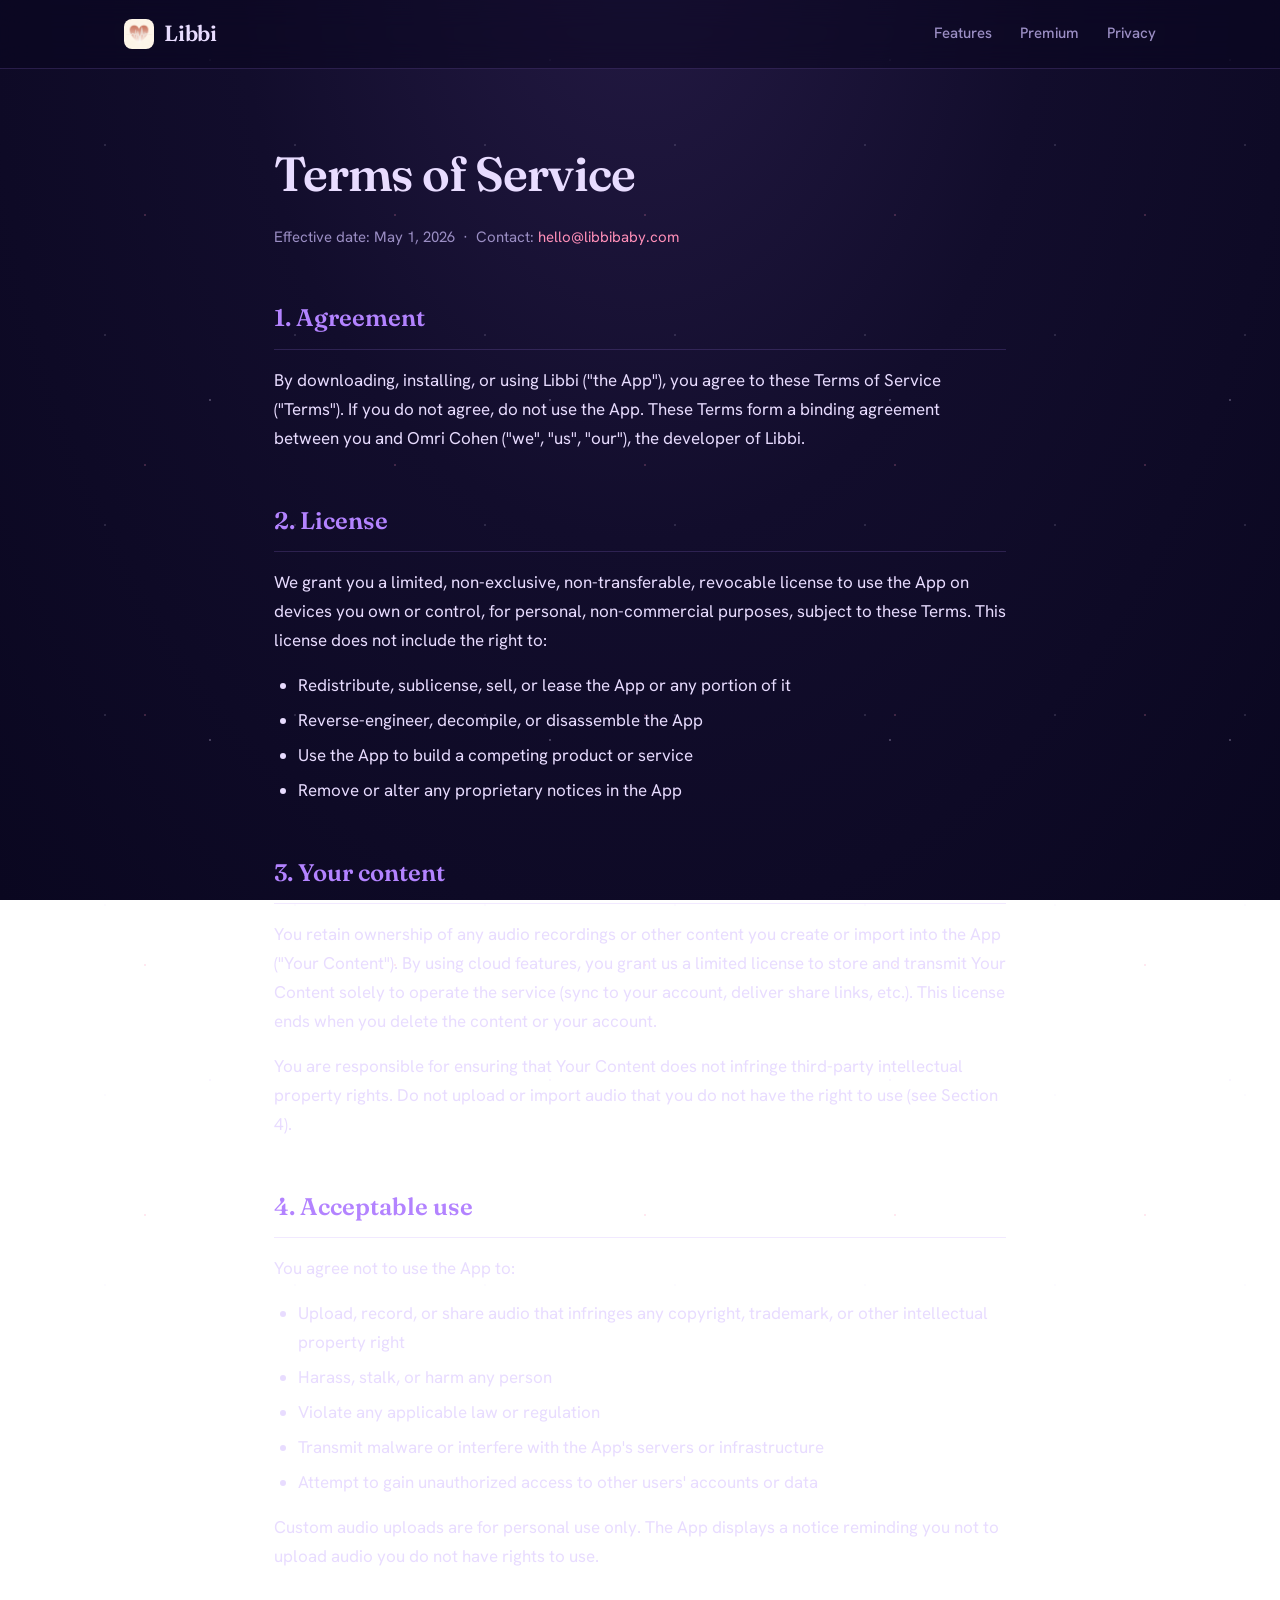
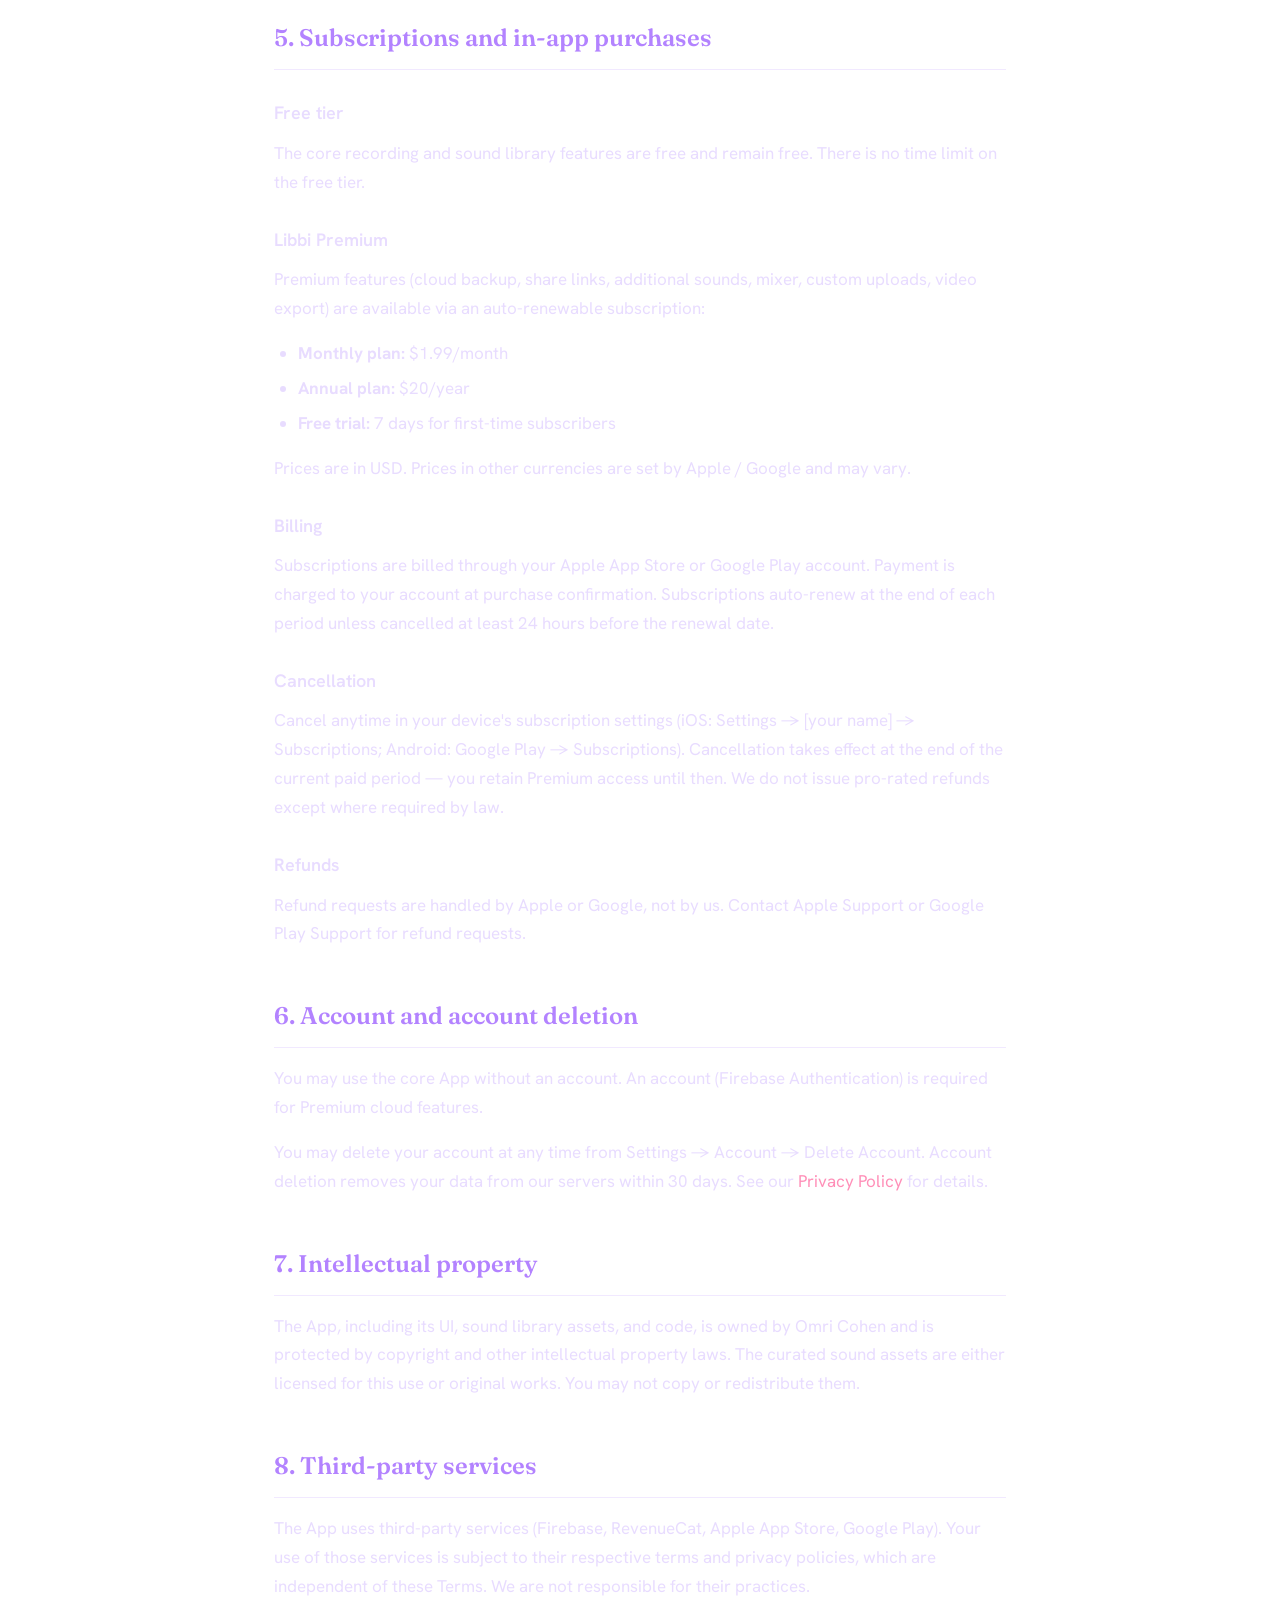
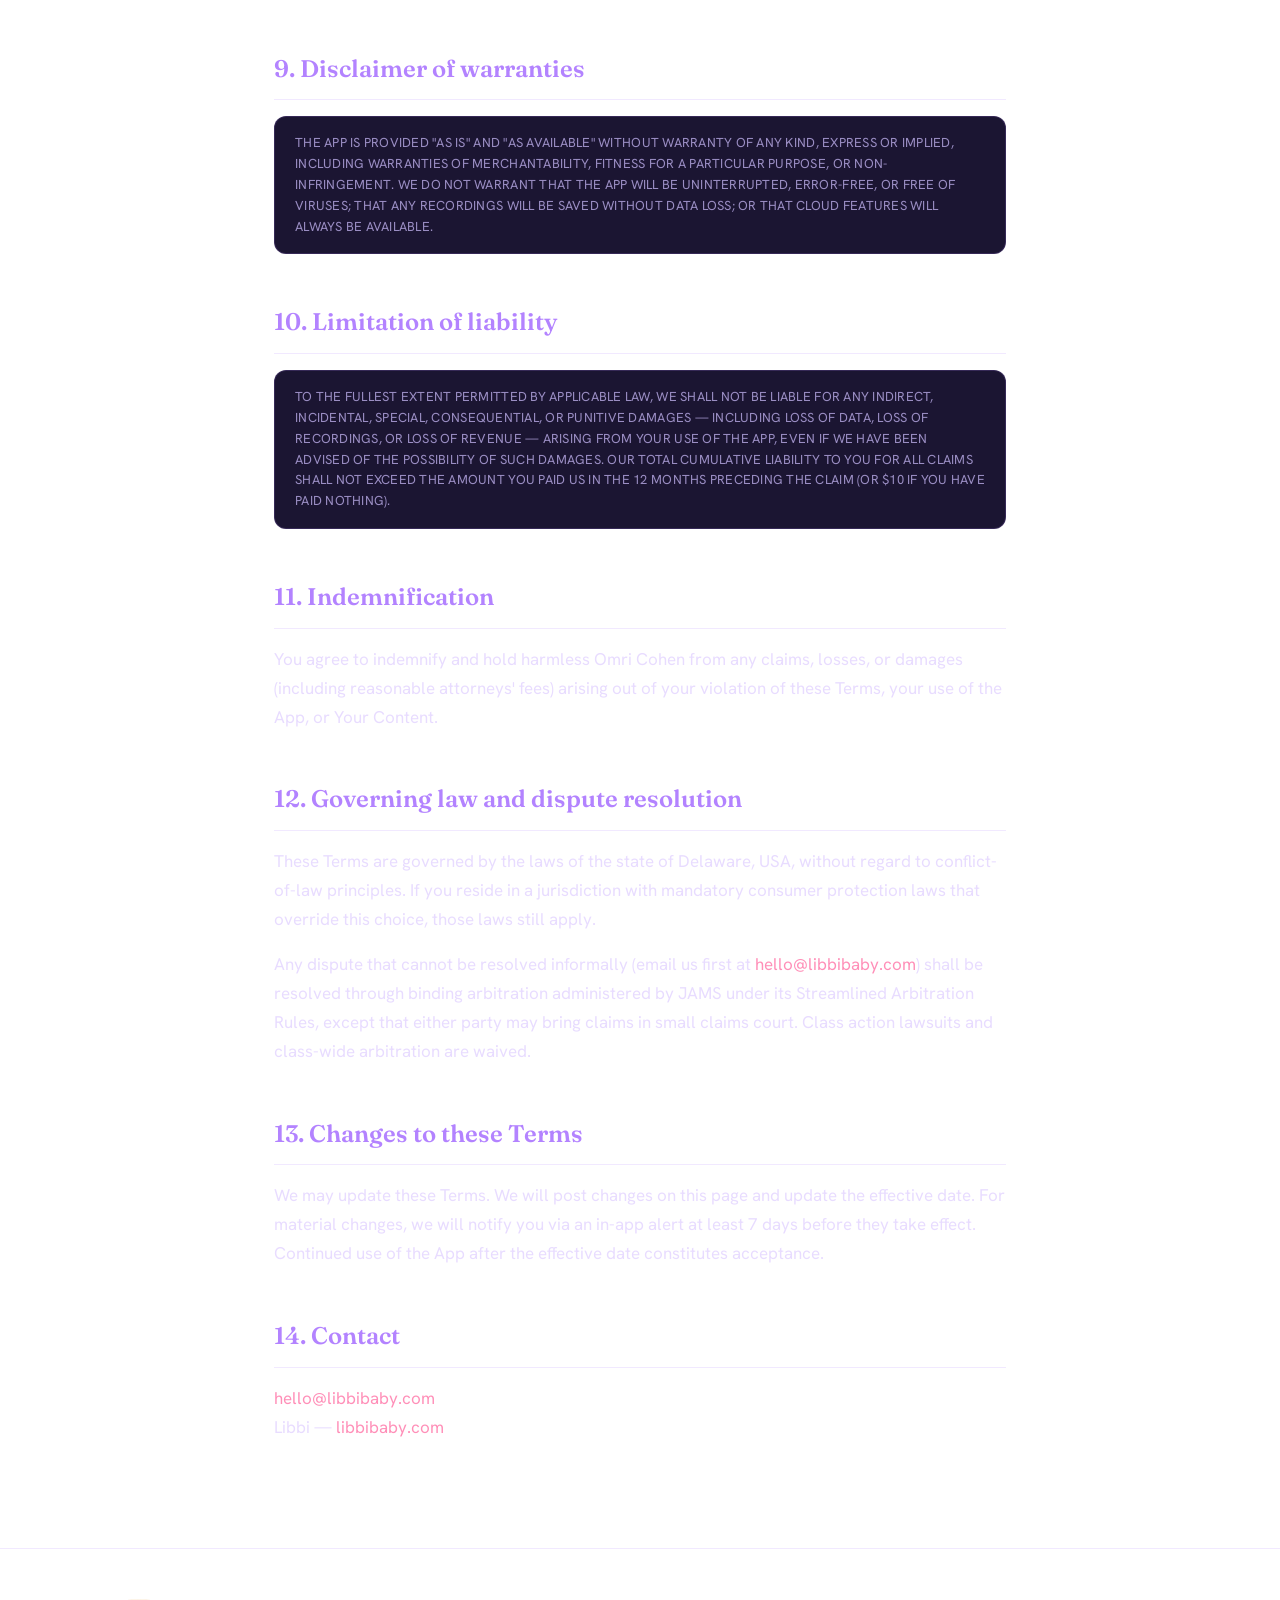
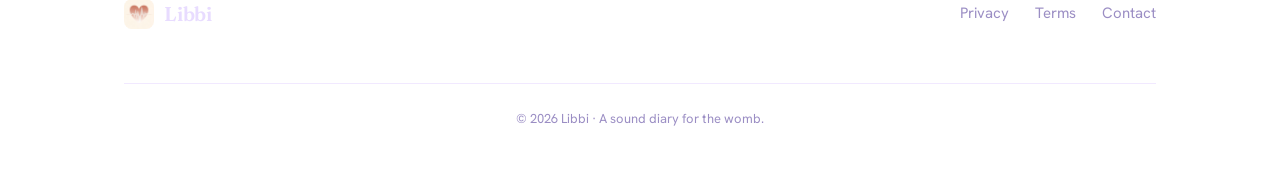
==== terms.html @ 5fff0574 "Initial commit — Libbi marketing site + legal pages Static site for libbibaby.com: landing page, pri" ====
<!DOCTYPE html>
<html lang="en">
<head>
  <meta charset="UTF-8" />
  <meta name="viewport" content="width=device-width, initial-scale=1.0" />
  <title>Terms of Service — Libbi</title>
  <meta name="description" content="Libbi's Terms of Service (EULA): license, subscriptions, and your responsibilities." />
  <link rel="icon" type="image/png" href="/assets/icon.png" />
  <link rel="canonical" href="https://libbibaby.com/terms" />
  <link rel="stylesheet" href="/assets/styles.css" />
</head>
<body>

  <nav class="nav">
    <div class="wrap">
      <a class="brand" href="/"><img src="/assets/icon.png" alt="Libbi app icon" />Libbi</a>
      <div class="nav-links">
        <a href="/#features">Features</a>
        <a href="/#premium">Premium</a>
        <a href="/privacy">Privacy</a>
      </div>
    </div>
  </nav>

  <main class="legal">
    <h1>Terms of Service</h1>
    <p class="meta">
      Effective date: May 1, 2026 &nbsp;·&nbsp; Contact:
      <a href="mailto:hello@libbibaby.com">hello@libbibaby.com</a>
    </p>

    <h2>1. Agreement</h2>
    <p>
      By downloading, installing, or using Libbi ("the App"), you agree to these Terms of Service
      ("Terms"). If you do not agree, do not use the App. These Terms form a binding agreement
      between you and Omri Cohen ("we", "us", "our"), the developer of Libbi.
    </p>

    <h2>2. License</h2>
    <p>
      We grant you a limited, non-exclusive, non-transferable, revocable license to use the App on
      devices you own or control, for personal, non-commercial purposes, subject to these Terms.
      This license does not include the right to:
    </p>
    <ul>
      <li>Redistribute, sublicense, sell, or lease the App or any portion of it</li>
      <li>Reverse-engineer, decompile, or disassemble the App</li>
      <li>Use the App to build a competing product or service</li>
      <li>Remove or alter any proprietary notices in the App</li>
    </ul>

    <h2>3. Your content</h2>
    <p>
      You retain ownership of any audio recordings or other content you create or import into the
      App ("Your Content"). By using cloud features, you grant us a limited license to store and
      transmit Your Content solely to operate the service (sync to your account, deliver share
      links, etc.). This license ends when you delete the content or your account.
    </p>
    <p>
      You are responsible for ensuring that Your Content does not infringe third-party intellectual
      property rights. Do not upload or import audio that you do not have the right to use (see
      Section 4).
    </p>

    <h2>4. Acceptable use</h2>
    <p>You agree not to use the App to:</p>
    <ul>
      <li>Upload, record, or share audio that infringes any copyright, trademark, or other intellectual property right</li>
      <li>Harass, stalk, or harm any person</li>
      <li>Violate any applicable law or regulation</li>
      <li>Transmit malware or interfere with the App's servers or infrastructure</li>
      <li>Attempt to gain unauthorized access to other users' accounts or data</li>
    </ul>
    <p>
      Custom audio uploads are for personal use only. The App displays a notice reminding you not
      to upload audio you do not have rights to use.
    </p>

    <h2>5. Subscriptions and in-app purchases</h2>

    <h3>Free tier</h3>
    <p>
      The core recording and sound library features are free and remain free. There is no time
      limit on the free tier.
    </p>

    <h3>Libbi Premium</h3>
    <p>
      Premium features (cloud backup, share links, additional sounds, mixer, custom uploads, video
      export) are available via an auto-renewable subscription:
    </p>
    <ul>
      <li><strong>Monthly plan:</strong> $1.99/month</li>
      <li><strong>Annual plan:</strong> $20/year</li>
      <li><strong>Free trial:</strong> 7 days for first-time subscribers</li>
    </ul>
    <p>Prices are in USD. Prices in other currencies are set by Apple / Google and may vary.</p>

    <h3>Billing</h3>
    <p>
      Subscriptions are billed through your Apple App Store or Google Play account. Payment is
      charged to your account at purchase confirmation. Subscriptions auto-renew at the end of each
      period unless cancelled at least 24 hours before the renewal date.
    </p>

    <h3>Cancellation</h3>
    <p>
      Cancel anytime in your device's subscription settings (iOS: Settings → [your name] →
      Subscriptions; Android: Google Play → Subscriptions). Cancellation takes effect at the end of
      the current paid period — you retain Premium access until then. We do not issue pro-rated
      refunds except where required by law.
    </p>

    <h3>Refunds</h3>
    <p>
      Refund requests are handled by Apple or Google, not by us. Contact Apple Support or Google
      Play Support for refund requests.
    </p>

    <h2>6. Account and account deletion</h2>
    <p>
      You may use the core App without an account. An account (Firebase Authentication) is required
      for Premium cloud features.
    </p>
    <p>
      You may delete your account at any time from Settings → Account → Delete Account. Account
      deletion removes your data from our servers within 30 days. See our
      <a href="/privacy">Privacy Policy</a> for details.
    </p>

    <h2>7. Intellectual property</h2>
    <p>
      The App, including its UI, sound library assets, and code, is owned by Omri Cohen and is
      protected by copyright and other intellectual property laws. The curated sound assets are
      either licensed for this use or original works. You may not copy or redistribute them.
    </p>

    <h2>8. Third-party services</h2>
    <p>
      The App uses third-party services (Firebase, RevenueCat, Apple App Store, Google Play). Your
      use of those services is subject to their respective terms and privacy policies, which are
      independent of these Terms. We are not responsible for their practices.
    </p>

    <h2>9. Disclaimer of warranties</h2>
    <div class="caps-block">
      The app is provided "as is" and "as available" without warranty of any kind, express or
      implied, including warranties of merchantability, fitness for a particular purpose, or
      non-infringement. We do not warrant that the app will be uninterrupted, error-free, or
      free of viruses; that any recordings will be saved without data loss; or that cloud features
      will always be available.
    </div>

    <h2>10. Limitation of liability</h2>
    <div class="caps-block">
      To the fullest extent permitted by applicable law, we shall not be liable for any indirect,
      incidental, special, consequential, or punitive damages — including loss of data, loss of
      recordings, or loss of revenue — arising from your use of the app, even if we have been
      advised of the possibility of such damages. Our total cumulative liability to you for all
      claims shall not exceed the amount you paid us in the 12 months preceding the claim (or $10
      if you have paid nothing).
    </div>

    <h2>11. Indemnification</h2>
    <p>
      You agree to indemnify and hold harmless Omri Cohen from any claims, losses, or damages
      (including reasonable attorneys' fees) arising out of your violation of these Terms, your use
      of the App, or Your Content.
    </p>

    <h2>12. Governing law and dispute resolution</h2>
    <p>
      These Terms are governed by the laws of the state of Delaware, USA, without regard to
      conflict-of-law principles. If you reside in a jurisdiction with mandatory consumer protection
      laws that override this choice, those laws still apply.
    </p>
    <p>
      Any dispute that cannot be resolved informally (email us first at
      <a href="mailto:hello@libbibaby.com">hello@libbibaby.com</a>) shall be resolved through
      binding arbitration administered by JAMS under its Streamlined Arbitration Rules, except that
      either party may bring claims in small claims court. Class action lawsuits and class-wide
      arbitration are waived.
    </p>

    <h2>13. Changes to these Terms</h2>
    <p>
      We may update these Terms. We will post changes on this page and update the effective date.
      For material changes, we will notify you via an in-app alert at least 7 days before they take
      effect. Continued use of the App after the effective date constitutes acceptance.
    </p>

    <h2>14. Contact</h2>
    <p>
      <a href="mailto:hello@libbibaby.com">hello@libbibaby.com</a><br />
      Libbi — <a href="https://libbibaby.com">libbibaby.com</a>
    </p>
  </main>

  <footer class="site-footer">
    <div class="wrap">
      <a class="brand" href="/"><img src="/assets/icon.png" alt="" />Libbi</a>
      <nav class="foot-links">
        <a href="/privacy">Privacy</a>
        <a href="/terms">Terms</a>
        <a href="mailto:hello@libbibaby.com">Contact</a>
      </nav>
      <p class="foot-copy">&copy; 2026 Libbi · A sound diary for the womb.</p>
    </div>
  </footer>

</body>
</html>
---- assets/styles.css ----
/* ============================================================
   Libbi — libbibaby.com
   Shared design system for the marketing site + legal pages.
   Night-sky palette inherited from the app; warm Fraunces serif
   for display, Hanken Grotesk for body.
   ============================================================ */

@import url('https://fonts.googleapis.com/css2?family=Fraunces:ital,opsz,wght@0,9..144,400;0,9..144,500;0,9..144,600;0,9..144,700;1,9..144,400;1,9..144,500&family=Hanken+Grotesk:wght@400;500;600;700&display=swap');

:root {
  --bg-deep:      #0a0720;
  --bg-card:      #1b1532;
  --bg-card-2:    #221a3d;
  --accent-rose:  #ff8fb8;
  --accent-lav:   #b383ff;
  --text-primary: #e8dcff;
  --text-muted:   #9b8ec4;
  --border:       rgba(179, 131, 255, 0.18);
  --border-glow:  rgba(255, 143, 184, 0.35);
  --radius:       18px;
  --radius-sm:    12px;
  --maxw:         1080px;
  --font-display: 'Fraunces', Georgia, 'Times New Roman', serif;
  --font-body:    'Hanken Grotesk', -apple-system, BlinkMacSystemFont, 'Segoe UI', sans-serif;
}

*, *::before, *::after { box-sizing: border-box; margin: 0; padding: 0; }
html { scroll-behavior: smooth; -webkit-text-size-adjust: 100%; }

body {
  background: radial-gradient(ellipse at 50% -10%, #241a44 0%, #120d2c 45%, #0a0720 100%);
  background-attachment: fixed;
  color: var(--text-primary);
  font-family: var(--font-body);
  font-size: 17px;
  line-height: 1.7;
  min-height: 100vh;
  overflow-x: hidden;
  -webkit-font-smoothing: antialiased;
}

/* Drifting starfield */
body::before {
  content: '';
  position: fixed;
  inset: -50%;
  background-image:
    radial-gradient(circle, rgba(232, 220, 255, 0.55) 1px, transparent 1px),
    radial-gradient(circle, rgba(232, 220, 255, 0.30) 1px, transparent 1px),
    radial-gradient(circle, rgba(255, 143, 184, 0.45) 1px, transparent 1px);
  background-size: 340px 340px, 190px 190px, 250px 250px;
  background-position: 0 0, 80px 120px, 160px 40px;
  pointer-events: none;
  z-index: 0;
  opacity: 0.45;
  animation: drift 200s linear infinite;
}
@keyframes drift { to { transform: translate(60px, 80px); } }

a { color: var(--accent-rose); text-decoration: none; transition: color 0.2s ease; }
a:hover { color: var(--accent-lav); }

.wrap { width: 100%; max-width: var(--maxw); margin: 0 auto; padding: 0 24px; }

/* ---------- Navigation ---------- */
.nav {
  position: sticky;
  top: 0;
  z-index: 50;
  backdrop-filter: blur(14px);
  background: rgba(10, 7, 32, 0.55);
  border-bottom: 1px solid var(--border);
}
.nav .wrap {
  display: flex;
  align-items: center;
  justify-content: space-between;
  height: 68px;
}
.brand {
  display: flex;
  align-items: center;
  gap: 10px;
  font-family: var(--font-display);
  font-weight: 600;
  font-size: 22px;
  letter-spacing: -0.01em;
  color: var(--text-primary);
}
.brand img { width: 30px; height: 30px; border-radius: 8px; }
.nav-links { display: flex; align-items: center; gap: 28px; }
.nav-links a {
  color: var(--text-muted);
  font-size: 15px;
  font-weight: 500;
}
.nav-links a:hover { color: var(--text-primary); }
.pill {
  display: inline-flex;
  align-items: center;
  gap: 7px;
  font-size: 13px;
  font-weight: 600;
  letter-spacing: 0.02em;
  color: var(--accent-rose);
  background: rgba(255, 143, 184, 0.10);
  border: 1px solid var(--border-glow);
  padding: 7px 14px;
  border-radius: 999px;
}
.pill::before {
  content: '';
  width: 7px; height: 7px;
  border-radius: 50%;
  background: var(--accent-rose);
  box-shadow: 0 0 8px var(--accent-rose);
  animation: blink 2.4s ease-in-out infinite;
}
@keyframes blink { 0%, 100% { opacity: 1; } 50% { opacity: 0.35; } }
@media (max-width: 720px) { .nav-links a:not(.pill) { display: none; } }

/* ---------- Buttons ---------- */
.btn {
  display: inline-flex;
  align-items: center;
  gap: 10px;
  font-family: var(--font-body);
  font-weight: 600;
  font-size: 16px;
  padding: 14px 26px;
  border-radius: 999px;
  border: none;
  cursor: pointer;
  transition: transform 0.18s ease, box-shadow 0.18s ease;
}
.btn-primary {
  color: #1a0f2e;
  background: linear-gradient(135deg, var(--accent-rose), var(--accent-lav));
  box-shadow: 0 10px 30px -8px rgba(255, 143, 184, 0.5);
}
.btn-primary:hover { transform: translateY(-2px); box-shadow: 0 14px 36px -8px rgba(255, 143, 184, 0.6); color: #1a0f2e; }
.btn-ghost {
  color: var(--text-primary);
  background: rgba(232, 220, 255, 0.06);
  border: 1px solid var(--border);
}
.btn-ghost:hover { background: rgba(232, 220, 255, 0.12); color: var(--text-primary); }

/* "Coming soon" store badge (non-interactive) */
.store-badge {
  display: inline-flex;
  align-items: center;
  gap: 12px;
  padding: 12px 22px;
  border-radius: 14px;
  background: rgba(232, 220, 255, 0.05);
  border: 1px solid var(--border);
  cursor: default;
}
.store-badge svg { width: 26px; height: 26px; fill: var(--text-primary); flex: none; }
.store-badge .sb-top { font-size: 11px; color: var(--text-muted); letter-spacing: 0.08em; text-transform: uppercase; }
.store-badge .sb-main { font-family: var(--font-display); font-size: 18px; font-weight: 600; color: var(--text-primary); line-height: 1.1; }

/* ---------- Hero ---------- */
.hero {
  position: relative;
  z-index: 1;
  padding: 84px 0 96px;
}
.hero .wrap {
  display: grid;
  grid-template-columns: 1.05fr 0.95fr;
  gap: 56px;
  align-items: center;
}
.eyebrow {
  display: inline-block;
  font-size: 14px;
  font-weight: 600;
  letter-spacing: 0.14em;
  text-transform: uppercase;
  color: var(--accent-lav);
  margin-bottom: 22px;
}
.hero h1 {
  font-family: var(--font-display);
  font-weight: 500;
  font-size: clamp(40px, 6.2vw, 68px);
  line-height: 1.02;
  letter-spacing: -0.02em;
  margin-bottom: 24px;
}
.hero h1 em {
  font-style: italic;
  background: linear-gradient(120deg, var(--accent-rose), var(--accent-lav));
  -webkit-background-clip: text;
  background-clip: text;
  -webkit-text-fill-color: transparent;
}
.hero .lede {
  font-size: 19px;
  color: var(--text-muted);
  max-width: 30em;
  margin-bottom: 34px;
}
.hero-cta { display: flex; align-items: center; gap: 18px; flex-wrap: wrap; }
.hero-note { margin-top: 18px; font-size: 14px; color: var(--text-muted); }
.hero-note strong { color: var(--accent-rose); font-weight: 600; }

/* Staggered entrance */
.reveal { opacity: 0; transform: translateY(18px); animation: rise 0.8s cubic-bezier(0.2, 0.7, 0.2, 1) forwards; }
.d1 { animation-delay: 0.05s; } .d2 { animation-delay: 0.18s; }
.d3 { animation-delay: 0.31s; } .d4 { animation-delay: 0.44s; } .d5 { animation-delay: 0.57s; }
@keyframes rise { to { opacity: 1; transform: none; } }

/* ---------- Phone mockup ---------- */
.phone-stage { display: flex; justify-content: center; position: relative; }
.phone-stage::after {
  content: '';
  position: absolute;
  width: 320px; height: 320px;
  border-radius: 50%;
  background: radial-gradient(circle, rgba(255, 143, 184, 0.28), transparent 65%);
  filter: blur(20px);
  z-index: -1;
}
.phone {
  width: 270px;
  border-radius: 40px;
  padding: 12px;
  background: linear-gradient(165deg, #2a2050, #15102e);
  border: 1px solid rgba(232, 220, 255, 0.14);
  box-shadow: 0 40px 80px -30px rgba(0, 0, 0, 0.8), inset 0 1px 0 rgba(232, 220, 255, 0.1);
}
.phone-screen {
  border-radius: 30px;
  background: radial-gradient(ellipse at 50% 0%, #20183f 0%, #0c0824 70%);
  padding: 30px 22px 26px;
  height: 540px;
  display: flex;
  flex-direction: column;
  align-items: center;
  text-align: center;
  overflow: hidden;
}
.phone-eyebrow { font-size: 12px; letter-spacing: 0.12em; text-transform: uppercase; color: var(--text-muted); margin-top: 8px; }
.phone-title { font-family: var(--font-display); font-size: 21px; font-weight: 600; margin: 6px 0 26px; }
.orb {
  width: 120px; height: 120px;
  border-radius: 50%;
  background: radial-gradient(circle at 50% 40%, rgba(255, 143, 184, 0.55), rgba(179, 131, 255, 0.12) 60%, transparent 72%);
  display: grid; place-items: center;
  margin-bottom: 28px;
  animation: pulse 2.6s ease-in-out infinite;
}
.orb svg { width: 46px; height: 46px; fill: var(--text-primary); }
@keyframes pulse { 0%, 100% { transform: scale(1); } 50% { transform: scale(1.07); } }

.wave { width: 100%; height: 56px; margin-bottom: 26px; }
.wave path {
  fill: none;
  stroke: url(#waveGrad);
  stroke-width: 3;
  stroke-linecap: round;
  stroke-linejoin: round;
  stroke-dasharray: 600;
  stroke-dashoffset: 600;
  animation: draw 3s ease-in-out infinite;
}
@keyframes draw { 0% { stroke-dashoffset: 600; } 55%, 100% { stroke-dashoffset: 0; } }

.scrubber { width: 100%; height: 4px; border-radius: 2px; background: rgba(232, 220, 255, 0.14); margin-bottom: 8px; position: relative; }
.scrubber::before { content: ''; position: absolute; left: 0; top: 0; height: 100%; width: 38%; border-radius: 2px; background: linear-gradient(90deg, var(--accent-rose), var(--accent-lav)); }
.timestamps { width: 100%; display: flex; justify-content: space-between; font-size: 11px; color: var(--text-muted); margin-bottom: 24px; }
.phone-controls { display: flex; align-items: center; gap: 26px; color: var(--text-primary); }
.phone-controls .play { width: 54px; height: 54px; border-radius: 50%; background: linear-gradient(135deg, var(--accent-rose), var(--accent-lav)); display: grid; place-items: center; }
.phone-controls .play svg { width: 22px; height: 22px; fill: #1a0f2e; }
.phone-controls .ctl svg { width: 26px; height: 26px; fill: var(--text-muted); }

/* ---------- Section scaffolding ---------- */
section { position: relative; z-index: 1; }
.section { padding: 92px 0; }
.section-head { text-align: center; max-width: 40rem; margin: 0 auto 56px; }
.section-head .eyebrow { margin-bottom: 14px; }
.section-head h2 {
  font-family: var(--font-display);
  font-weight: 500;
  font-size: clamp(30px, 4.4vw, 46px);
  line-height: 1.08;
  letter-spacing: -0.02em;
}
.section-head p { color: var(--text-muted); font-size: 18px; margin-top: 16px; }

/* ---------- Steps ---------- */
.steps { display: grid; grid-template-columns: repeat(3, 1fr); gap: 28px; }
.step { position: relative; padding: 32px 26px; background: linear-gradient(165deg, var(--bg-card), rgba(27, 21, 50, 0.4)); border: 1px solid var(--border); border-radius: var(--radius); }
.step .num { font-family: var(--font-display); font-style: italic; font-size: 40px; color: var(--accent-rose); opacity: 0.6; line-height: 1; margin-bottom: 16px; }
.step h3 { font-family: var(--font-display); font-size: 21px; font-weight: 600; margin-bottom: 8px; }
.step p { color: var(--text-muted); font-size: 15.5px; }

/* ---------- Feature grid ---------- */
.features { display: grid; grid-template-columns: repeat(3, 1fr); gap: 22px; }
.feature {
  padding: 30px 26px;
  background: rgba(27, 21, 50, 0.5);
  border: 1px solid var(--border);
  border-radius: var(--radius);
  transition: transform 0.2s ease, border-color 0.2s ease, background 0.2s ease;
}
.feature:hover { transform: translateY(-4px); border-color: var(--border-glow); background: rgba(34, 26, 61, 0.7); }
.feature .ic {
  width: 48px; height: 48px;
  display: grid; place-items: center;
  border-radius: 14px;
  background: rgba(179, 131, 255, 0.12);
  margin-bottom: 18px;
}
.feature .ic svg { width: 24px; height: 24px; stroke: var(--accent-rose); fill: none; stroke-width: 1.7; }
.feature h3 { font-family: var(--font-display); font-size: 20px; font-weight: 600; margin-bottom: 8px; }
.feature p { color: var(--text-muted); font-size: 15.5px; }

/* ---------- Premium / pricing ---------- */
.premium { background: linear-gradient(180deg, transparent, rgba(27, 21, 50, 0.5), transparent); }
.pricing { display: grid; grid-template-columns: repeat(2, minmax(0, 320px)); gap: 24px; justify-content: center; margin-bottom: 48px; }
.price-card {
  position: relative;
  padding: 34px 30px;
  background: linear-gradient(165deg, var(--bg-card-2), var(--bg-card));
  border: 1px solid var(--border);
  border-radius: var(--radius);
  text-align: center;
}
.price-card.featured { border-color: var(--border-glow); box-shadow: 0 24px 60px -28px rgba(255, 143, 184, 0.4); }
.price-tag { position: absolute; top: -13px; left: 50%; transform: translateX(-50%); font-size: 12px; font-weight: 700; letter-spacing: 0.05em; text-transform: uppercase; color: #1a0f2e; background: linear-gradient(135deg, var(--accent-rose), var(--accent-lav)); padding: 5px 14px; border-radius: 999px; }
.price-card .plan { font-size: 14px; letter-spacing: 0.1em; text-transform: uppercase; color: var(--text-muted); margin-bottom: 14px; }
.price-card .amount { font-family: var(--font-display); font-size: 50px; font-weight: 600; line-height: 1; }
.price-card .amount span { font-family: var(--font-body); font-size: 17px; font-weight: 500; color: var(--text-muted); }
.price-card .sub { font-size: 14px; color: var(--accent-rose); margin-top: 10px; }
.price-card .trial { font-size: 14px; color: var(--text-muted); margin-top: 4px; }
.perks { max-width: 560px; margin: 0 auto; display: grid; grid-template-columns: repeat(2, 1fr); gap: 14px 28px; }
.perk { display: flex; gap: 12px; align-items: flex-start; font-size: 15.5px; }
.perk svg { width: 20px; height: 20px; flex: none; margin-top: 3px; stroke: var(--accent-lav); fill: none; stroke-width: 2; }
.perk strong { font-weight: 600; color: var(--text-primary); }

/* ---------- FAQ ---------- */
.faq { max-width: 760px; margin: 0 auto; }
.faq details {
  border: 1px solid var(--border);
  border-radius: var(--radius-sm);
  background: rgba(27, 21, 50, 0.45);
  margin-bottom: 14px;
  overflow: hidden;
}
.faq summary {
  list-style: none;
  cursor: pointer;
  padding: 20px 24px;
  font-family: var(--font-display);
  font-size: 18px;
  font-weight: 600;
  display: flex;
  justify-content: space-between;
  align-items: center;
  gap: 16px;
}
.faq summary::-webkit-details-marker { display: none; }
.faq summary::after { content: '+'; font-family: var(--font-body); font-size: 26px; font-weight: 400; color: var(--accent-rose); transition: transform 0.25s ease; line-height: 1; }
.faq details[open] summary::after { transform: rotate(45deg); }
.faq .answer { padding: 0 24px 22px; color: var(--text-muted); font-size: 16px; }

/* ---------- CTA band ---------- */
.cta-band { text-align: center; padding: 90px 0; }
.cta-band h2 { font-family: var(--font-display); font-weight: 500; font-size: clamp(30px, 4.6vw, 50px); line-height: 1.05; letter-spacing: -0.02em; margin-bottom: 18px; }
.cta-band p { color: var(--text-muted); font-size: 18px; margin-bottom: 32px; }

/* ---------- Footer ---------- */
.site-footer {
  position: relative;
  z-index: 1;
  border-top: 1px solid var(--border);
  padding: 48px 0 40px;
}
.site-footer .wrap { display: flex; justify-content: space-between; align-items: center; gap: 24px; flex-wrap: wrap; }
.site-footer .brand { font-size: 20px; }
.foot-links { display: flex; gap: 26px; flex-wrap: wrap; }
.foot-links a { color: var(--text-muted); font-size: 15px; }
.foot-links a:hover { color: var(--text-primary); }
.foot-copy { width: 100%; text-align: center; color: var(--text-muted); font-size: 13px; margin-top: 28px; padding-top: 24px; border-top: 1px solid var(--border); }

/* ---------- Legal pages ---------- */
.legal { position: relative; z-index: 1; max-width: 780px; margin: 0 auto; padding: 64px 24px 90px; }
.legal h1 { font-family: var(--font-display); font-weight: 600; font-size: clamp(32px, 5vw, 48px); letter-spacing: -0.02em; margin-bottom: 10px; }
.legal .meta { color: var(--text-muted); font-size: 15px; margin-bottom: 48px; }
.legal h2 { font-family: var(--font-display); font-size: 24px; font-weight: 600; color: var(--accent-lav); margin-top: 48px; margin-bottom: 16px; padding-bottom: 10px; border-bottom: 1px solid var(--border); }
.legal h3 { font-size: 18px; font-weight: 600; color: var(--text-primary); margin-top: 28px; margin-bottom: 10px; }
.legal p { margin-bottom: 16px; }
.legal ul, .legal ol { margin: 0 0 16px 24px; }
.legal li { margin-bottom: 6px; }
.legal code { background: rgba(179, 131, 255, 0.14); padding: 1px 6px; border-radius: 5px; font-size: 0.9em; }
.table-wrap { overflow-x: auto; margin-bottom: 24px; }
.legal table { width: 100%; border-collapse: collapse; background: var(--bg-card); border-radius: var(--radius-sm); overflow: hidden; font-size: 14.5px; }
.legal th { background: rgba(179, 131, 255, 0.15); color: var(--accent-lav); font-weight: 600; text-align: left; padding: 12px 16px; border-bottom: 1px solid var(--border); }
.legal td { padding: 11px 16px; border-bottom: 1px solid var(--border); vertical-align: top; }
.legal tr:last-child td { border-bottom: none; }
.callout { background: var(--bg-card); border: 1px solid var(--border); border-left: 3px solid var(--accent-rose); border-radius: var(--radius-sm); padding: 16px 20px; margin-bottom: 24px; font-size: 15.5px; }
.caps-block { background: var(--bg-card); border: 1px solid var(--border); border-radius: var(--radius-sm); padding: 16px 20px; margin-bottom: 24px; font-size: 13px; color: var(--text-muted); text-transform: uppercase; letter-spacing: 0.02em; line-height: 1.6; }

/* ---------- Responsive ---------- */
@media (max-width: 880px) {
  .hero { padding: 56px 0 72px; }
  .hero .wrap { grid-template-columns: 1fr; gap: 48px; text-align: center; }
  .hero .lede { margin-left: auto; margin-right: auto; }
  .hero-cta { justify-content: center; }
  .steps, .features { grid-template-columns: 1fr; }
  .perks { grid-template-columns: 1fr; }
}
@media (max-width: 560px) {
  .section { padding: 64px 0; }
  .pricing { grid-template-columns: 1fr; }
}

/* ---------- Reduced motion ---------- */
@media (prefers-reduced-motion: reduce) {
  *, *::before, *::after { animation: none !important; transition: none !important; }
  .reveal { opacity: 1; transform: none; }
  .wave path { stroke-dashoffset: 0; }
}
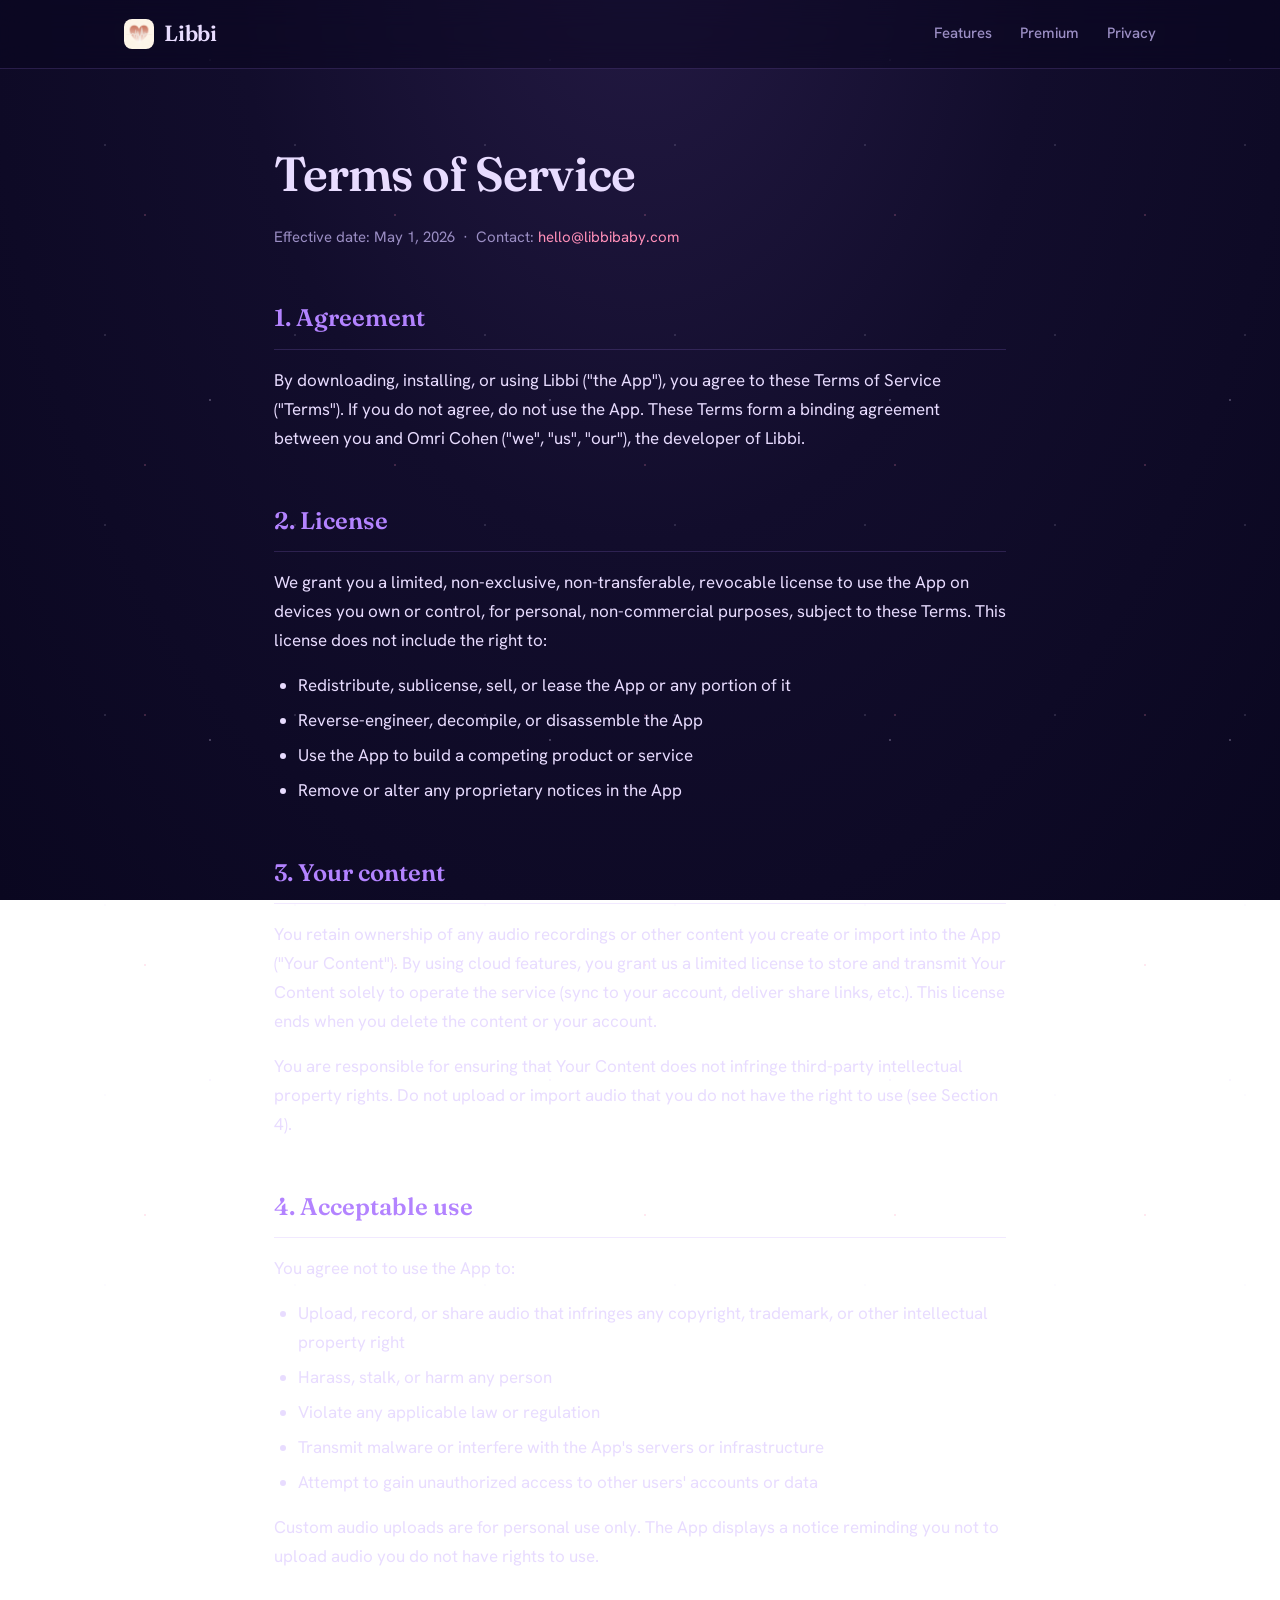
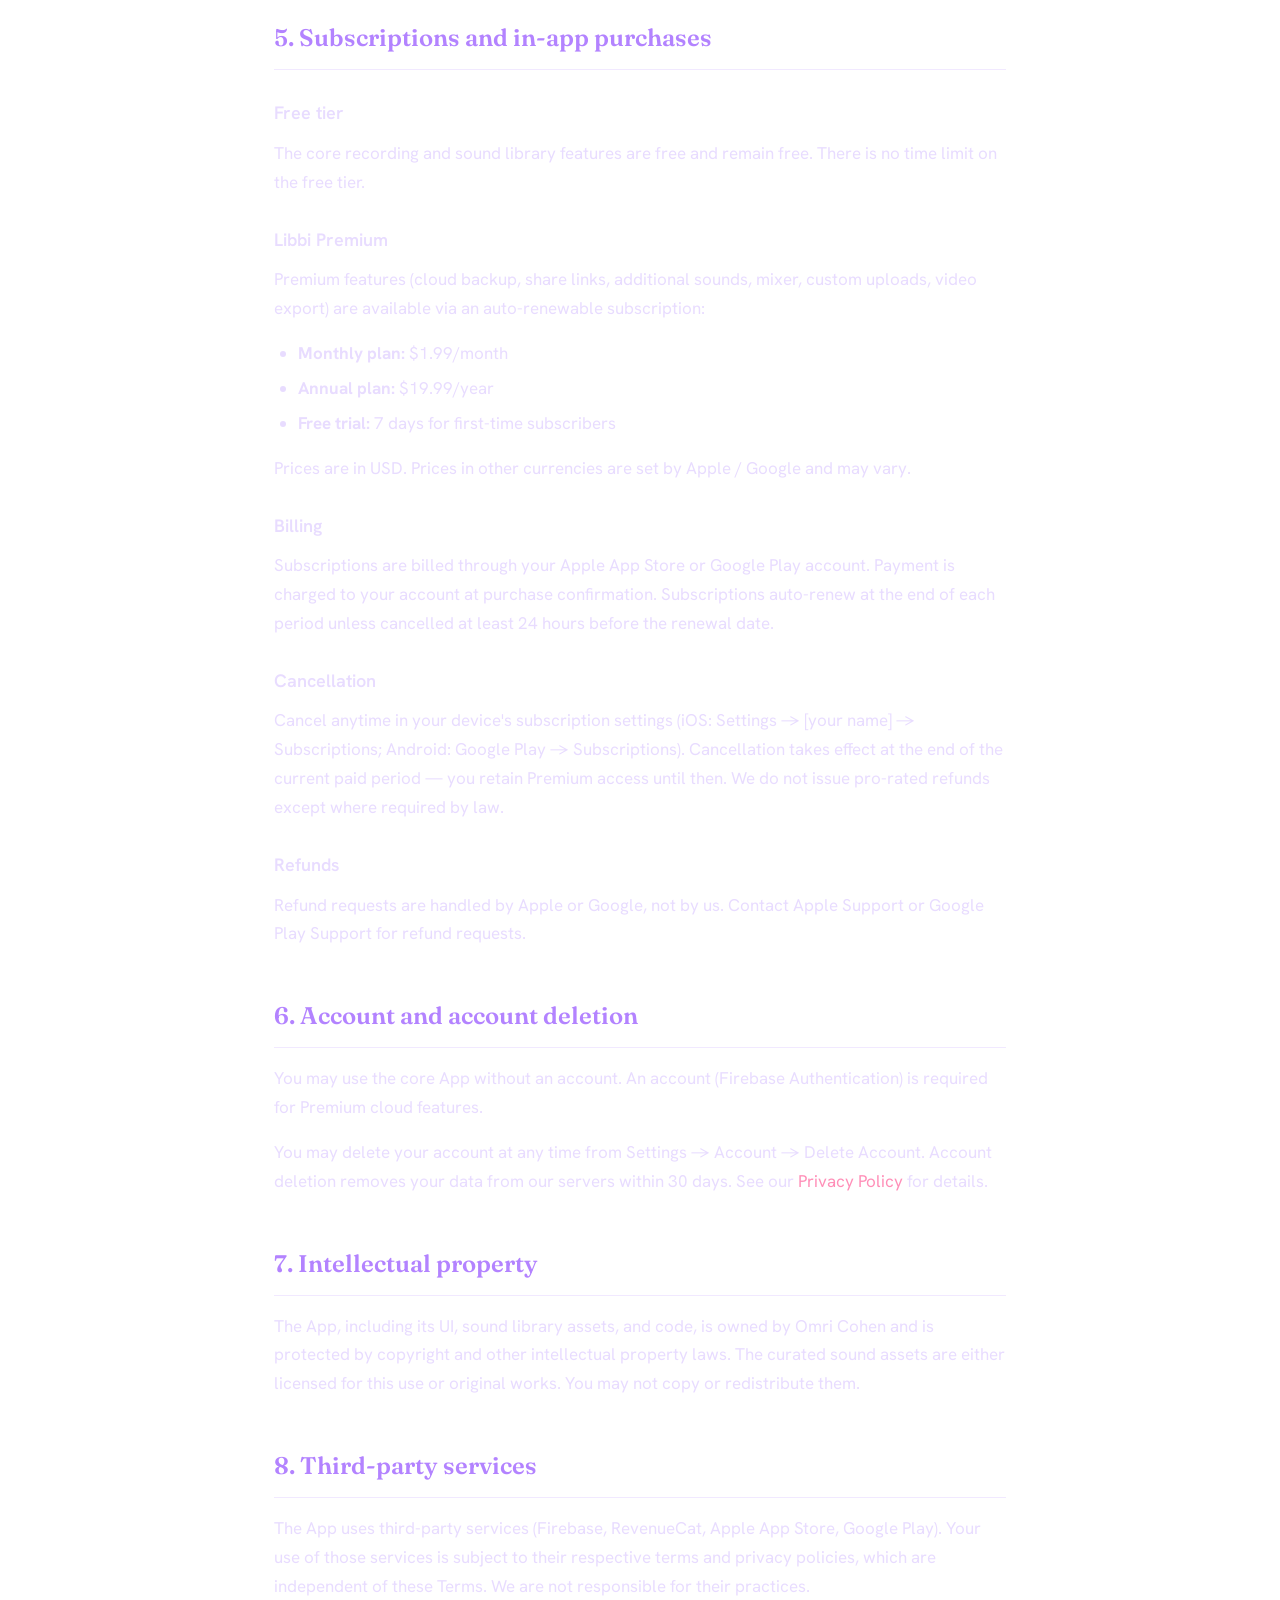
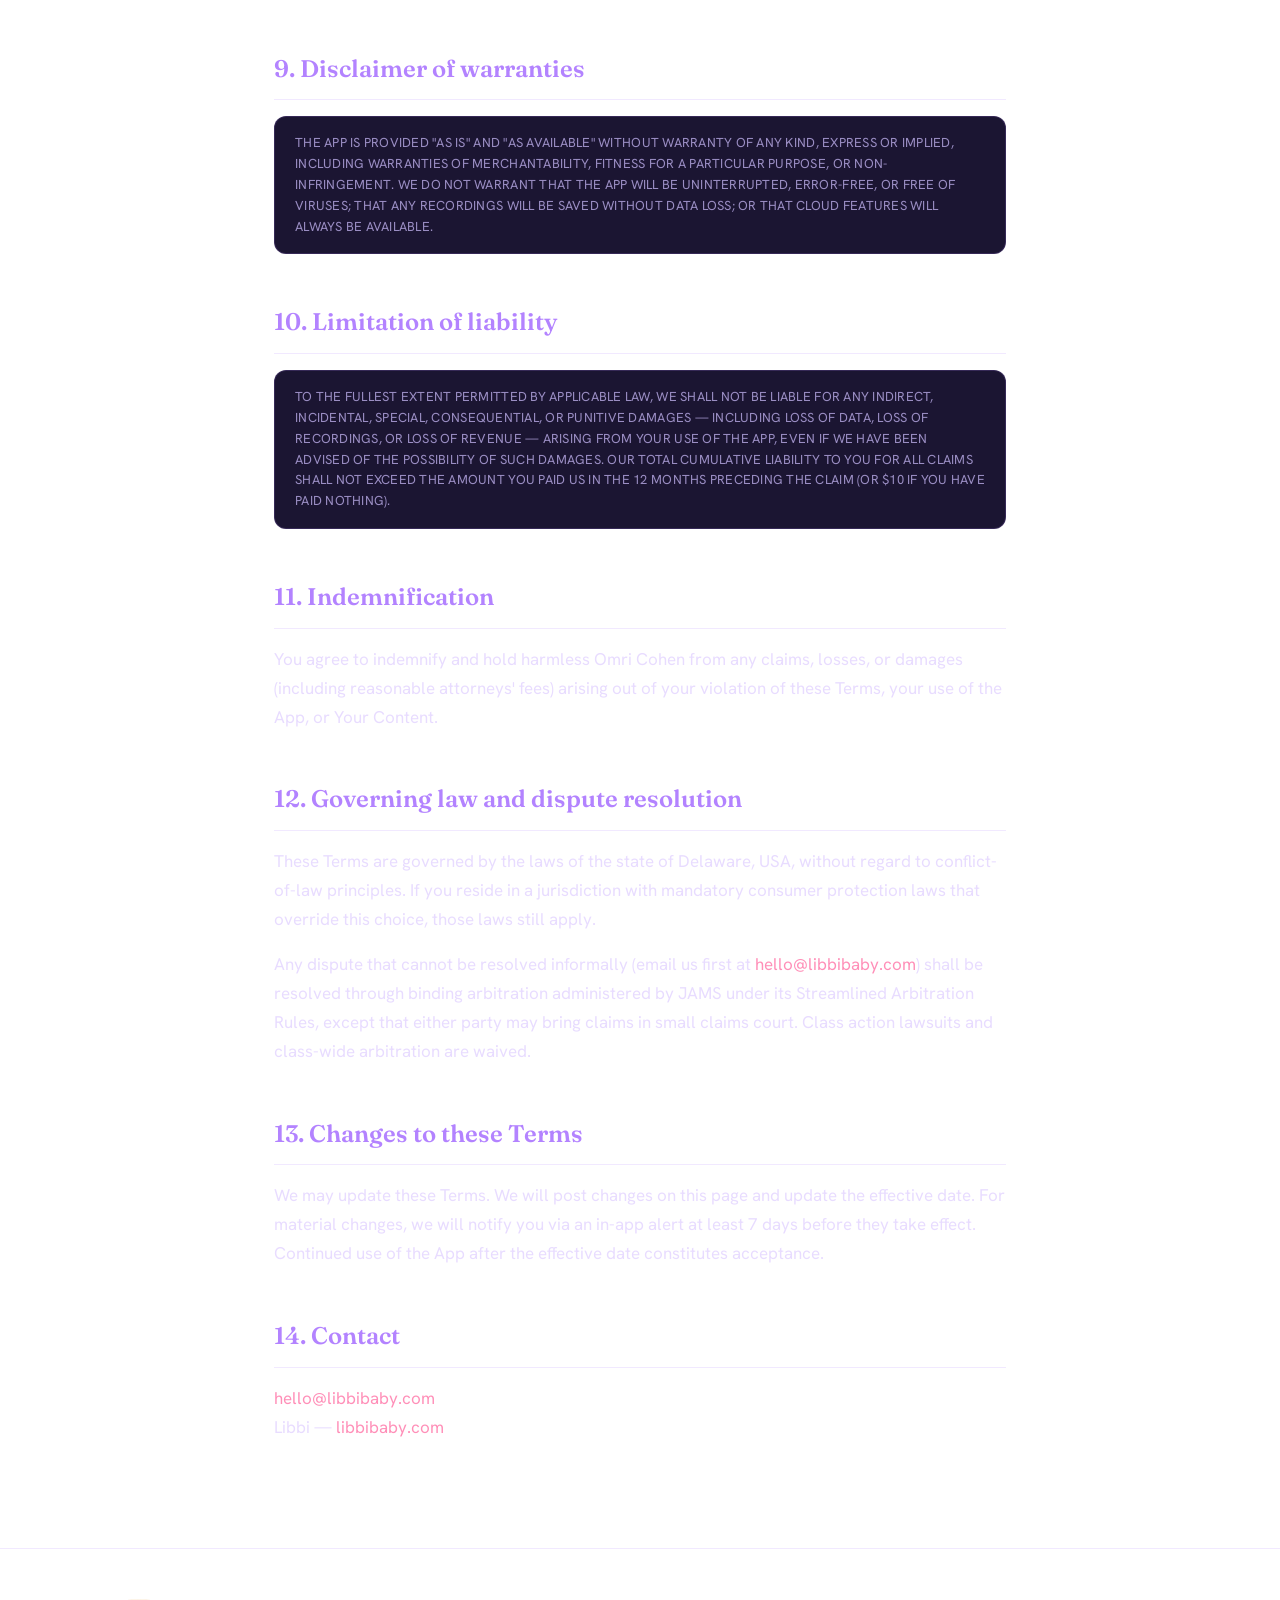
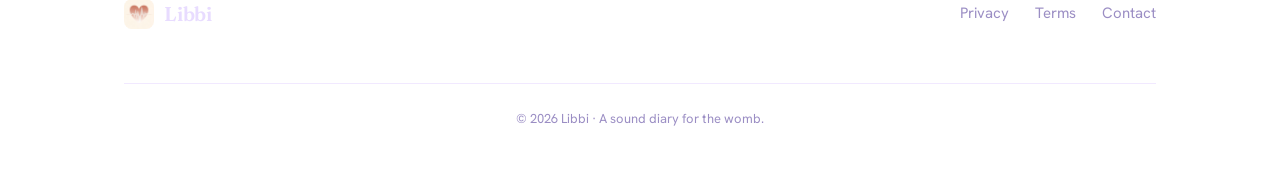
==== commit 7e41179c: "fix: pricing $20/yr -> $19.99/yr to match App Store Connect Co-Authored-By: Claude Opus 4.8 <noreply" ====
--- a/terms.html
+++ b/terms.html
@@ -91,7 +91,7 @@
     </p>
     <ul>
       <li><strong>Monthly plan:</strong> $1.99/month</li>
-      <li><strong>Annual plan:</strong> $20/year</li>
+      <li><strong>Annual plan:</strong> $19.99/year</li>
       <li><strong>Free trial:</strong> 7 days for first-time subscribers</li>
     </ul>
     <p>Prices are in USD. Prices in other currencies are set by Apple / Google and may vary.</p>
